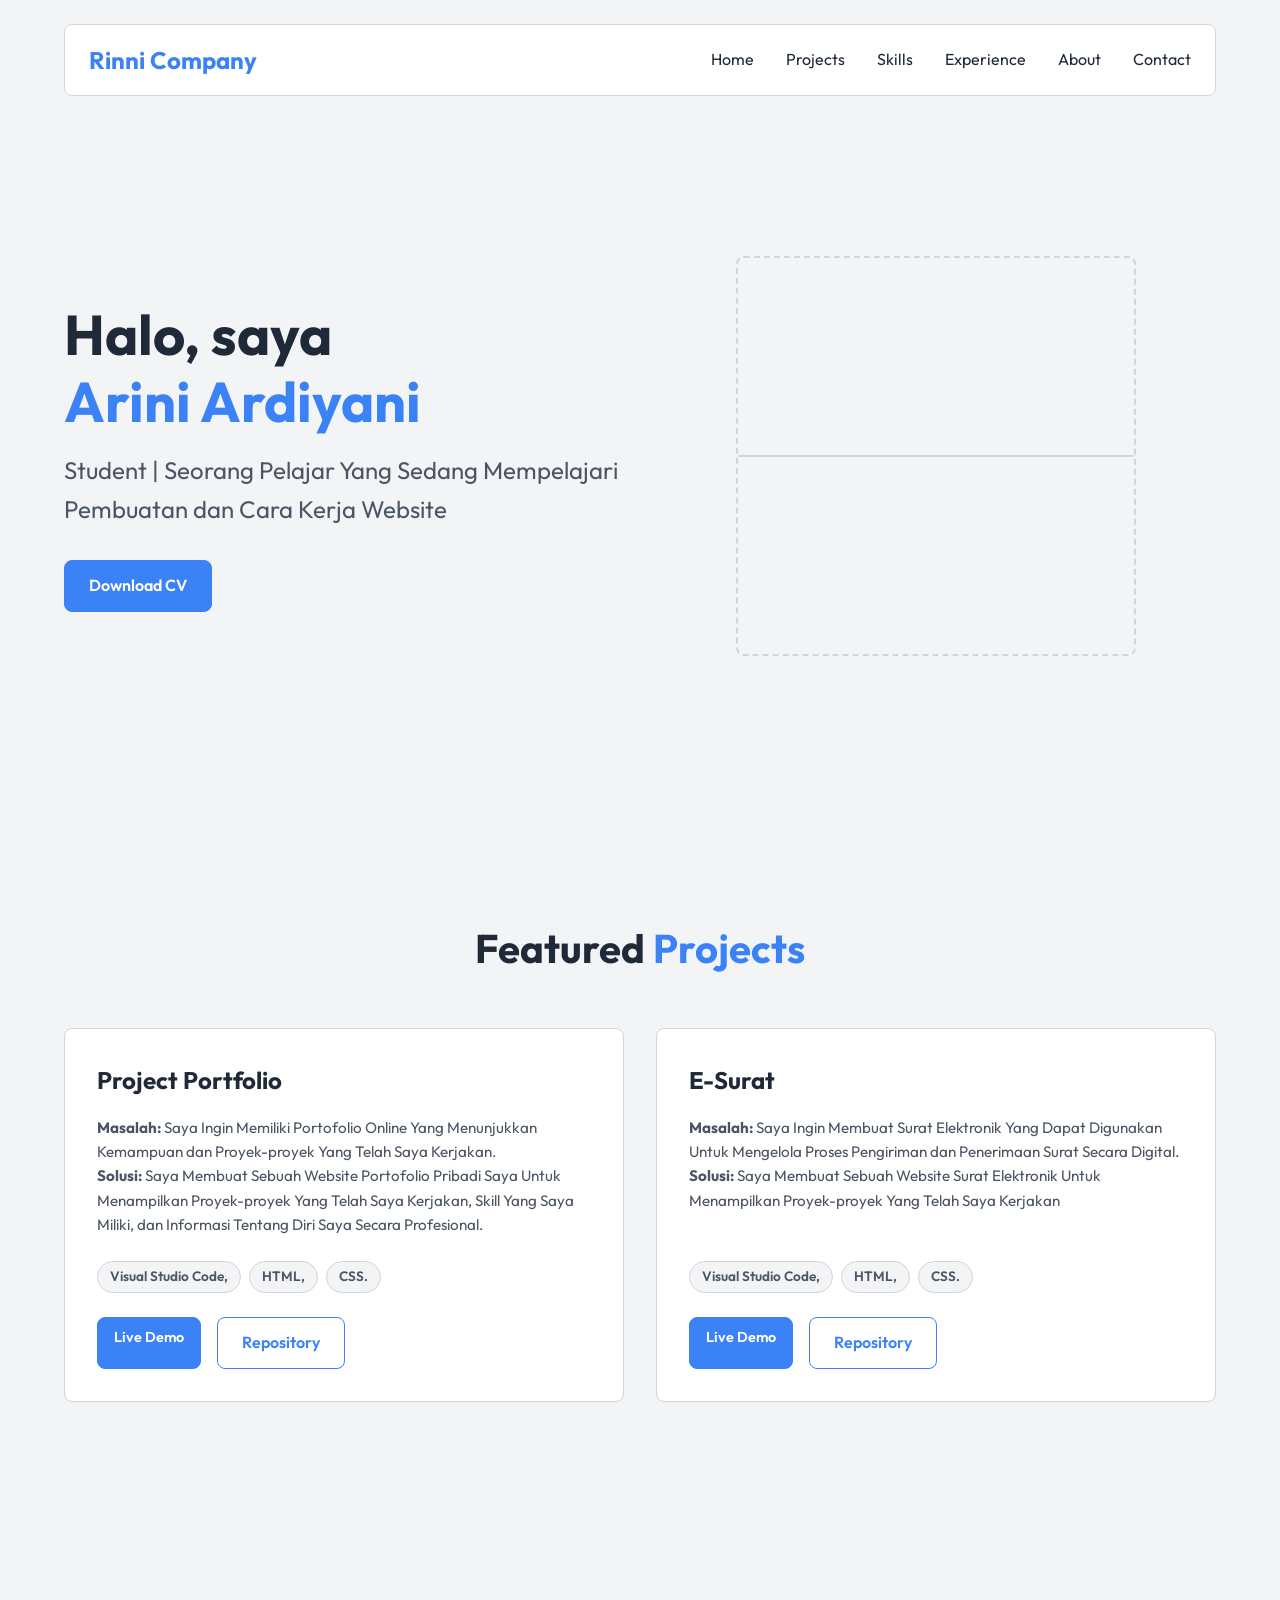
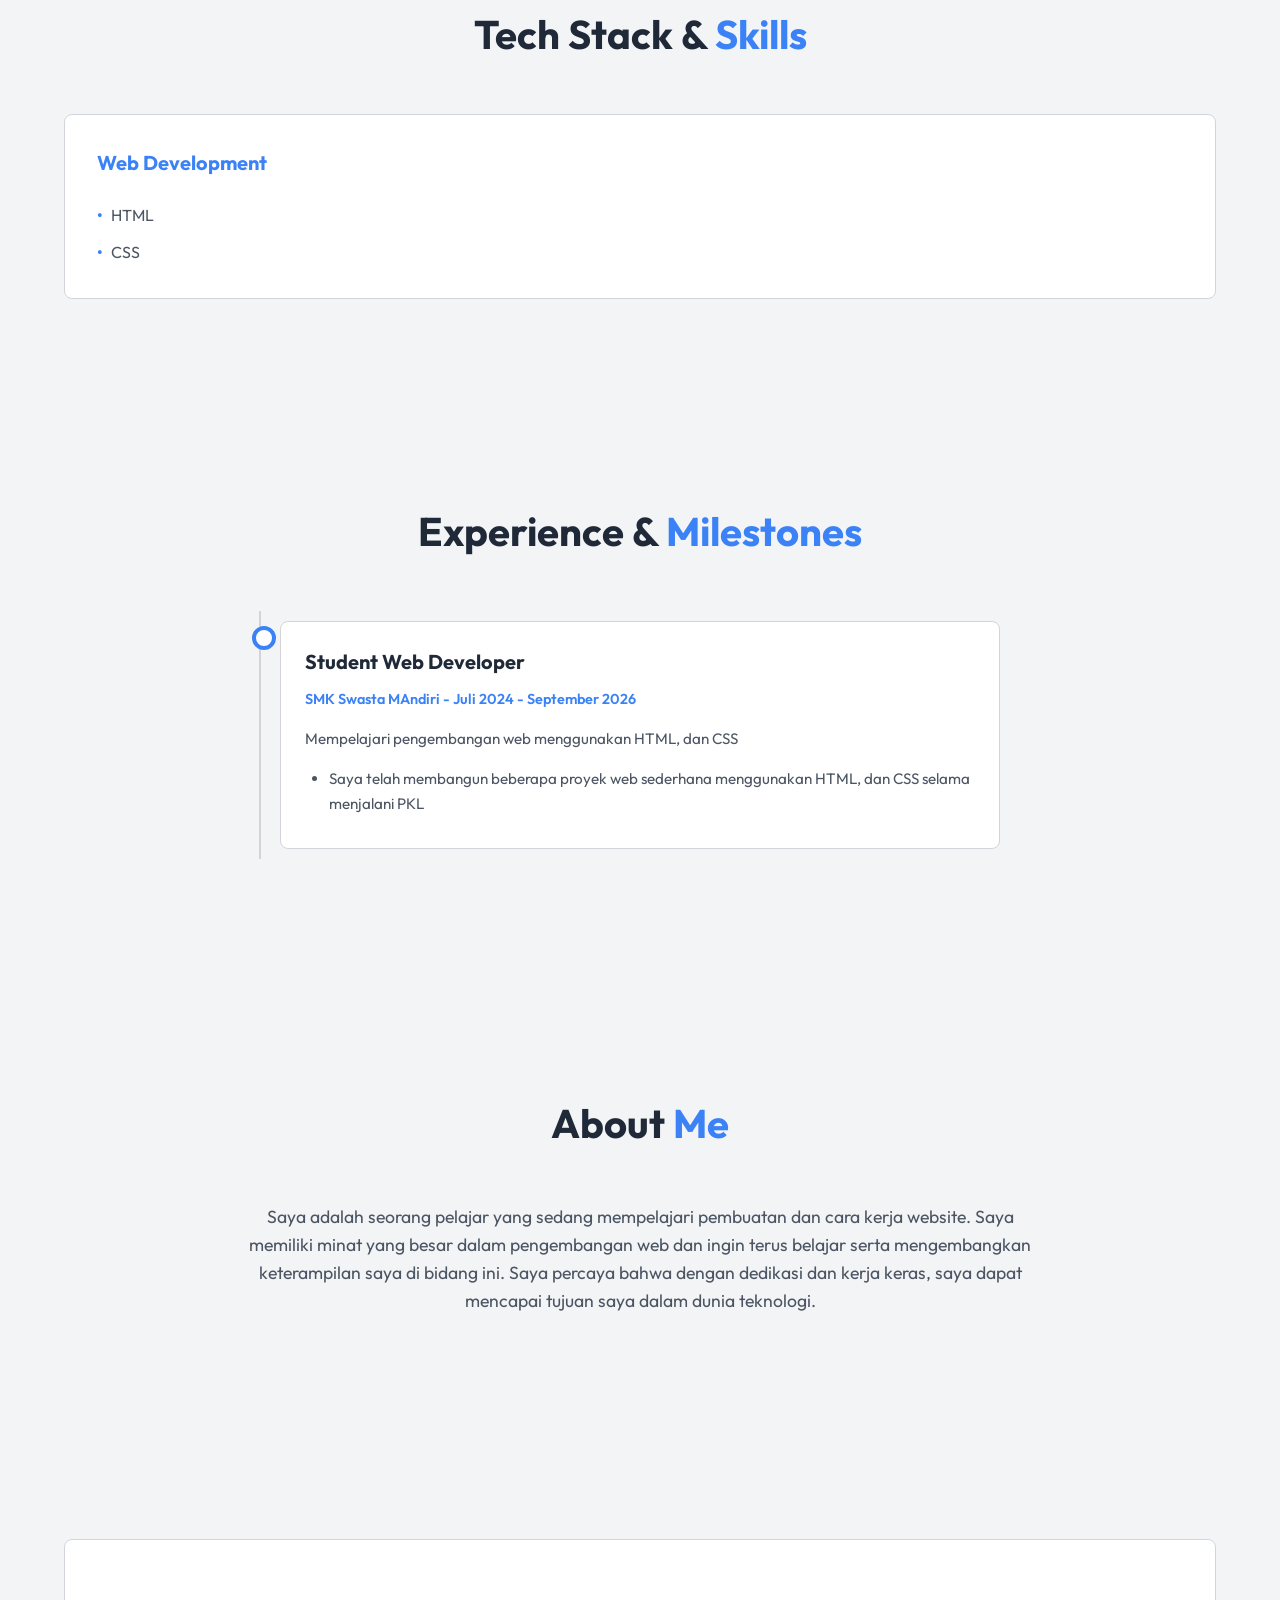
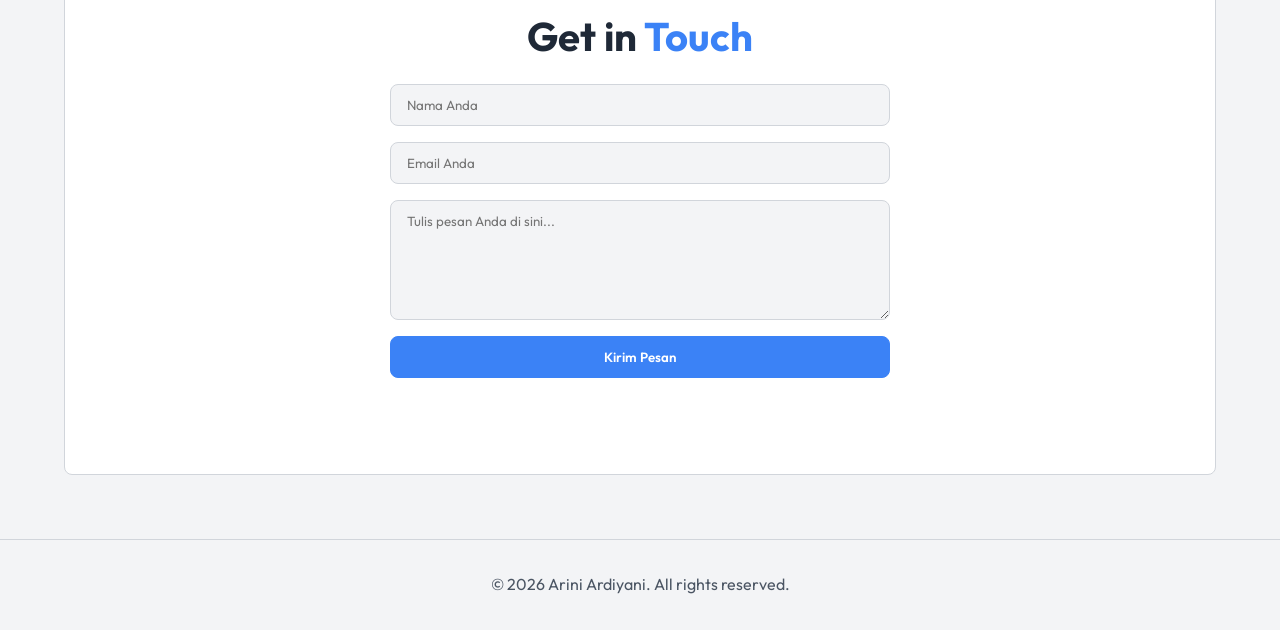
==== index.html @ 0e8e0ae2 "Add files via upload" ====
<!DOCTYPE html>
<html lang="id">
<head>
    <meta charset="UTF-8">
    <meta name="viewport" content="width=device-width, initial-scale=1.0">
    <meta name="description" content="Template Portfolio">
    <title>Arini Ardiyani - Portfolio</title>
    <link href="https://fonts.googleapis.com/css2?family=Outfit:wght@300;400;600;700&display=swap" rel="stylesheet">
    <link rel="stylesheet" href="style.css">
</head>
<body>
    <div class="container">
        <!-- Navbar -->
        <nav>
            <div class="logo">Rinni Company</div>
            <div class="nav-links">
                <a href="#home">Home</a>
                <a href="#projects">Projects</a>
                <a href="#skills">Skills</a>
                <a href="#experience">Experience</a>
                <a href="#about">About</a>
                <a href="#contact">Contact</a>
            </div>
        </nav>

        <!-- 1. Hero Section -->
        <section class="hero" id="home">
            <div class="hero-content">
                <h1>Halo, saya <br><span style="color: var(--accent-color);">Arini Ardiyani</span></h1>
                <h2>Student | Seorang Pelajar Yang Sedang Mempelajari Pembuatan dan Cara Kerja Website</h2>
                <a href="#" class="btn btn-primary">Download CV</a>
            </div>
            <div class="hero-image">
                <!-- Tempat siswa memasukkan tag <img> nantinya -->
                <div class="image-placeholder">
                    <img src="https://i.pinimg.com/736x/48/88/c4/4888c4a376218b2e30cec199a8546e89.jpg" alt="" srcset="">
                </div>
            </div>
        </section>

        <!-- 2. Featured Projects -->
        <section id="projects">
            <h2 class="section-title">Featured <span>Projects</span></h2>
            <div class="projects-grid">
                <!-- Project 1 -->
                <div class="project-card">
                    <h3 class="project-title">Project Portfolio</h3>
                    <p class="project-desc">
                        <strong>Masalah:</strong> Saya Ingin Memiliki Portofolio Online Yang Menunjukkan Kemampuan dan Proyek-proyek Yang Telah Saya Kerjakan.<br>
                        <strong>Solusi:</strong> Saya Membuat Sebuah Website Portofolio Pribadi Saya Untuk Menampilkan Proyek-proyek Yang Telah Saya Kerjakan, Skill Yang Saya Miliki, dan Informasi Tentang Diri Saya Secara Profesional.
                    </p>
                    <div class="tech-stack">
                        <span class="tech-tag">Visual Studio Code,</span>
                        <span class="tech-tag">HTML,</span>
                        <span class="tech-tag">CSS.</span>
                    </div>
                    <div class="project-links">
                        <a href="#" class="btn btn-primary" style="padding: 8px 16px; font-size: 0.9rem;">Live Demo</a>
                        <a 
                        href="https://github.com/ariniardiyani4-bot/portofolio"
                        target="_blank"
                        class="btn btn-secondary">
                        Repository
                    </a>
                    </div>
                </div>
                 <!-- Project 2 -->
                <div class="project-card">
                    <h3 class="project-title">E-Surat</h3>
                    <p class="project-desc">
                        <strong>Masalah:</strong> Saya Ingin Membuat Surat Elektronik Yang Dapat Digunakan Untuk Mengelola Proses Pengiriman dan Penerimaan Surat Secara Digital.<br>
                        <strong>Solusi:</strong> Saya Membuat Sebuah Website Surat Elektronik Untuk Menampilkan Proyek-proyek Yang Telah Saya Kerjakan
                    </p>
                    <div class="tech-stack">
                        <span class="tech-tag">Visual Studio Code,</span>
                        <span class="tech-tag">HTML,</span>
                        <span class="tech-tag">CSS.</span>
                    </div>
                    <div class="project-links">
                        <a href="#" class="btn btn-primary" style="padding: 8px 16px; font-size: 0.9rem;">Live Demo</a>
                        <a 
                        href="https://github.com/ariniardiyani4-bot/E-surat"
                        target="_blank"
                        class="btn btn-secondary">
                        Repository
                    </a>
                    </div>
                </div>
                <!-- Project 2 & 3 disembunyikan untuk ringkas, lihat kode asli -->
            </div>
        </section>

        <!-- 3. Tech Stack & Skills -->
        <section id="skills">
            <h2 class="section-title">Tech Stack & <span>Skills</span></h2>
            <div class="skills-container">
                <div class="skill-category">
                    <h3>Web Development</h3>
                    <ul class="skill-list">
                        <li>HTML</li>
                        <li>CSS</li>
                    </ul>
                </div>
            </div>
        </section>

        <!-- 4. Experience & Milestones -->
        <section id="experience">
            <h2 class="section-title">Experience & <span>Milestones</span></h2>
            <div class="timeline">
                <div class="timeline-item">
                    <div class="timeline-content">
                        <h3>Student Web Developer</h3>
                        <span class="timeline-date">SMK Swasta MAndiri - Juli 2024 - September 2026</span>
                        <p>Mempelajari pengembangan web menggunakan HTML, dan CSS</p>
                        <ul>
                            <li>Saya telah membangun beberapa proyek web sederhana menggunakan HTML, dan CSS selama menjalani PKL</li>
                        </ul>
                    </div>
                </div>
            </div>
        </section>

        <!-- 5. About Me -->
        <section id="about">
            <h2 class="section-title">About <span>Me</span></h2>
            <div class="about-content">
                <p>
                   Saya adalah seorang pelajar yang sedang mempelajari pembuatan dan cara kerja website. Saya memiliki minat yang besar dalam pengembangan web dan ingin terus belajar serta mengembangkan keterampilan saya di bidang ini. Saya percaya bahwa dengan dedikasi dan kerja keras, saya dapat mencapai tujuan saya dalam dunia teknologi.
                </p>
            </div>
        </section>

        <!-- 6. Contact & Footer -->
        <section id="contact" style="padding-bottom: 0;">
            <div class="contact">
                <h2 class="section-title" style="margin-bottom: 1rem;">Get in <span>Touch</span></h2>
                <form class="contact-form">
                    <input type="text" placeholder="Nama Anda" required>
                    <input type="email" placeholder="Email Anda" required>
                    <textarea placeholder="Tulis pesan Anda di sini..." required></textarea>
                    <button type="submit" class="btn btn-primary" style="width: 100%;">Kirim Pesan</button>
                </form>
            </div>
        </section>
    </div>

    <footer>
        <p>&copy; 2026 Arini Ardiyani. All rights reserved.</p>
    </footer>
</body>
</html>
---- style.css ----
:root {
    --bg-color: #f3f4f6;
    --surface-color: #ffffff;
    --text-primary: #1f2937;
    --text-secondary: #4b5563;
    --accent-color: #3b82f6;
    --card-hover-bg: #f9fafb;
    --border-color: #d1d5db;
    --transition: all 0.3s ease;
}

* {
    margin: 0;
    padding: 0;
    box-sizing: border-box;
    font-family: 'Outfit', sans-serif;
    scroll-behavior: smooth;
}

body {
    background-color: var(--bg-color);
    color: var(--text-primary);
    line-height: 1.6;
}

a {
    text-decoration: none;
    color: inherit;
}

.container {
    max-width: 1200px;
    margin: 0 auto;
    padding: 0 24px;
}

/* Navbar */
nav {
    padding: 16px 24px;
    margin-top: 24px;
    display: flex;
    justify-content: space-between;
    align-items: center;
    position: sticky;
    top: 24px;
    background: var(--surface-color);
    border: 1px solid var(--border-color);
    border-radius: 8px;
    z-index: 100;
}

.logo {
    font-weight: 700;
    font-size: 1.5rem;
    color: var(--accent-color);
}

.nav-links {
    display: flex;
    gap: 2rem;
}

.nav-links a {
    font-size: 1rem;
    font-weight: 400;
    transition: var(--transition);
}

.nav-links a:hover {
    color: var(--accent-color);
}

/* Buttons */
.btn {
    display: inline-block;
    padding: 12px 24px;
    border-radius: 8px;
    font-weight: 600;
    cursor: pointer;
    transition: var(--transition);
    border: none;
    outline: none;
    text-align: center;
}

.btn-primary {
    background: var(--accent-color);
    color: white;
    border: 1px solid var(--accent-color);
}

.btn-primary:hover {
    opacity: 0.9;
}

.btn-secondary {
    background: transparent;
    border: 1px solid var(--accent-color);
    color: var(--accent-color);
}

.btn-secondary:hover {
    background: var(--bg-color);
}

/* Typography */
section {
    padding: 100px 0;
}

.section-title {
    font-size: 2.5rem;
    margin-bottom: 3rem;
    text-align: center;
    font-weight: 700;
}

.section-title span {
    color: var(--accent-color);
}

/* 1. Hero Section */
.hero {
    display: flex;
    align-items: center;
    justify-content: space-between;
    min-height: 80vh;
    gap: 2rem;
}

.hero-content {
    flex: 1;
}

.hero h1 {
    font-size: 3.5rem;
    line-height: 1.2;
    margin-bottom: 1rem;
}

.hero h2 {
    font-size: 1.5rem;
    color: var(--text-secondary);
    font-weight: 400;
    margin-bottom: 2rem;
}

.hero-image {
    flex: 1;
    display: flex;
    justify-content: center;
}

.hero-image img {
    width: 100%;
    max-width: 400px;
    border-radius: 8px;
    border: 1px solid var(--border-color);
    background-color: var(--surface-color);
}

.image-placeholder {
    width: 100%;
    max-width: 400px;
    aspect-ratio: 1 / 1;
    border-radius: 8px;
    border: 2px dashed var(--border-color);
    background-color: var(--bg-color);
    display: flex;
    align-items: center;
    justify-content: center;
    color: var(--text-secondary);
    font-weight: 600;
}

/* 2. Featured Projects */
.projects-grid {
    display: grid;
    grid-template-columns: repeat(auto-fit, minmax(300px, 1fr));
    gap: 2rem;
}

.project-card {
    background: var(--surface-color);
    border-radius: 8px;
    padding: 2rem;
    transition: var(--transition);
    border: 1px solid var(--border-color);
    display: flex;
    flex-direction: column;
}

.project-card:hover {
    transform: translateY(-5px);
    background: var(--card-hover-bg);
    border-color: var(--accent-color);
}

.project-title {
    font-size: 1.5rem;
    margin-bottom: 1rem;
}

.project-desc {
    color: var(--text-secondary);
    margin-bottom: 1.5rem;
    font-size: 0.95rem;
    flex-grow: 1;
}

.tech-stack {
    display: flex;
    flex-wrap: wrap;
    gap: 0.5rem;
    margin-bottom: 1.5rem;
}

.tech-tag {
    background: var(--bg-color);
    border: 1px solid var(--border-color);
    color: var(--text-secondary);
    padding: 4px 12px;
    border-radius: 20px;
    font-size: 0.85rem;
    font-weight: 600;
}

.project-links {
    display: flex;
    gap: 1rem;
}

/* 3. Tech Stack & Skills */
.skills-container {
    display: grid;
    grid-template-columns: repeat(auto-fit, minmax(250px, 1fr));
    gap: 2rem;
}

.skill-category {
    background: var(--surface-color);
    padding: 2rem;
    border-radius: 8px;
    border: 1px solid var(--border-color);
}

.skill-category h3 {
    margin-bottom: 1.5rem;
    color: var(--accent-color);
    font-size: 1.25rem;
}

.skill-list {
    list-style: none;
    display: flex;
    flex-direction: column;
    gap: 0.75rem;
}

.skill-list li {
    color: var(--text-secondary);
    display: flex;
    align-items: center;
    gap: 0.5rem;
}

.skill-list li::before {
    content: "•";
    color: var(--accent-color);
    font-weight: bold;
}

/* 4. Experience & Milestones */
.timeline {
    position: relative;
    max-width: 800px;
    margin: 0 auto;
}

.timeline::after {
    content: '';
    position: absolute;
    width: 2px;
    background: var(--border-color);
    top: 0;
    bottom: 0;
    left: 20px;
    margin-left: -1px;
}

.timeline-item {
    padding: 10px 40px;
    position: relative;
    width: 100%;
    margin-bottom: 2rem;
}

.timeline-item::after {
    content: '';
    position: absolute;
    width: 16px;
    height: 16px;
    right: auto;
    background-color: var(--surface-color);
    border: 4px solid var(--accent-color);
    top: 15px;
    border-radius: 50%;
    z-index: 1;
    left: 12px;
}

.timeline-content {
    background: var(--surface-color);
    padding: 24px;
    border-radius: 8px;
    border: 1px solid var(--border-color);
}

.timeline-content h3 {
    font-size: 1.25rem;
    margin-bottom: 0.5rem;
}

.timeline-date {
    color: var(--accent-color);
    font-weight: 600;
    font-size: 0.9rem;
    margin-bottom: 1rem;
    display: inline-block;
}

.timeline-content p {
    color: var(--text-secondary);
    font-size: 0.95rem;
}

.timeline-content ul {
    margin-top: 1rem;
    padding-left: 1.5rem;
    color: var(--text-secondary);
    font-size: 0.95rem;
}

.timeline-content li {
    margin-bottom: 0.5rem;
}

/* 5. About Me */
.about-content {
    max-width: 800px;
    margin: 0 auto;
    text-align: center;
}

.about-content p {
    font-size: 1.1rem;
    color: var(--text-secondary);
    margin-bottom: 1.5rem;
}

/* 6. Contact & Footer */
.contact {
    background: var(--surface-color);
    border-radius: 8px;
    border: 1px solid var(--border-color);
    padding: 4rem 2rem;
    text-align: center;
    margin-bottom: 4rem;
}

.contact p {
    color: var(--text-secondary);
    margin-bottom: 2rem;
    max-width: 600px;
    margin-left: auto;
    margin-right: auto;
}

.contact-form {
    max-width: 500px;
    margin: 0 auto 2rem;
    display: flex;
    flex-direction: column;
    gap: 1rem;
}

.contact-form input,
.contact-form textarea {
    width: 100%;
    padding: 12px 16px;
    border-radius: 8px;
    background: var(--bg-color);
    border: 1px solid var(--border-color);
    color: var(--text-primary);
    font-family: inherit;
}

.contact-form textarea {
    resize: vertical;
    min-height: 120px;
}

.contact-form input:focus,
.contact-form textarea:focus {
    outline: none;
    border-color: var(--accent-color);
}

footer {
    text-align: center;
    padding: 2rem 0;
    border-top: 1px solid var(--border-color);
    color: var(--text-secondary);
}

.social-links {
    display: flex;
    justify-content: center;
    gap: 1.5rem;
    margin-bottom: 1.5rem;
}

.social-links a {
    font-size: 1.5rem;
    transition: var(--transition);
}

.social-links a:hover {
    color: var(--accent-color);
    transform: translateY(-2px);
}

@media (max-width: 768px) {
    .hero {
        flex-direction: column-reverse;
        text-align: center;
        padding-top: 2rem;
    }

    .hero h1 {
        font-size: 2.5rem;
    }

    .nav-links {
        display: none;
    }
}
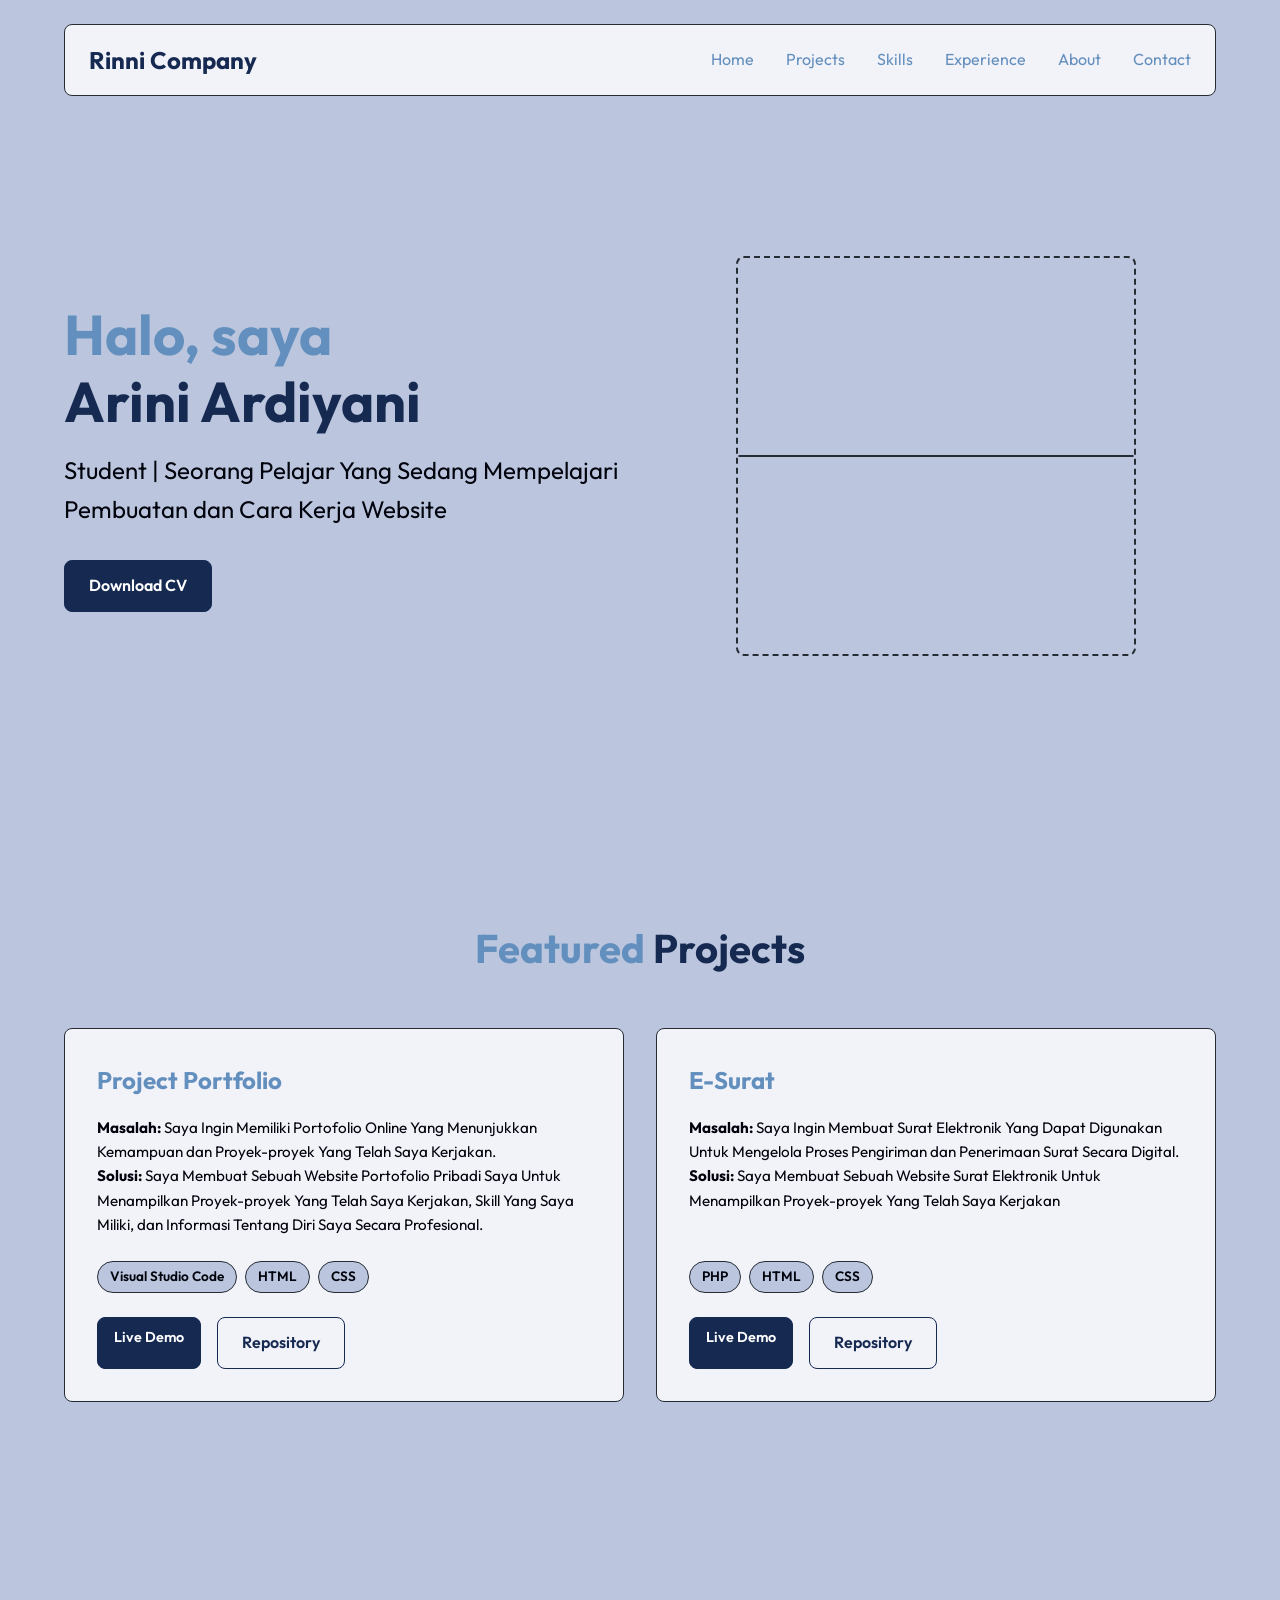
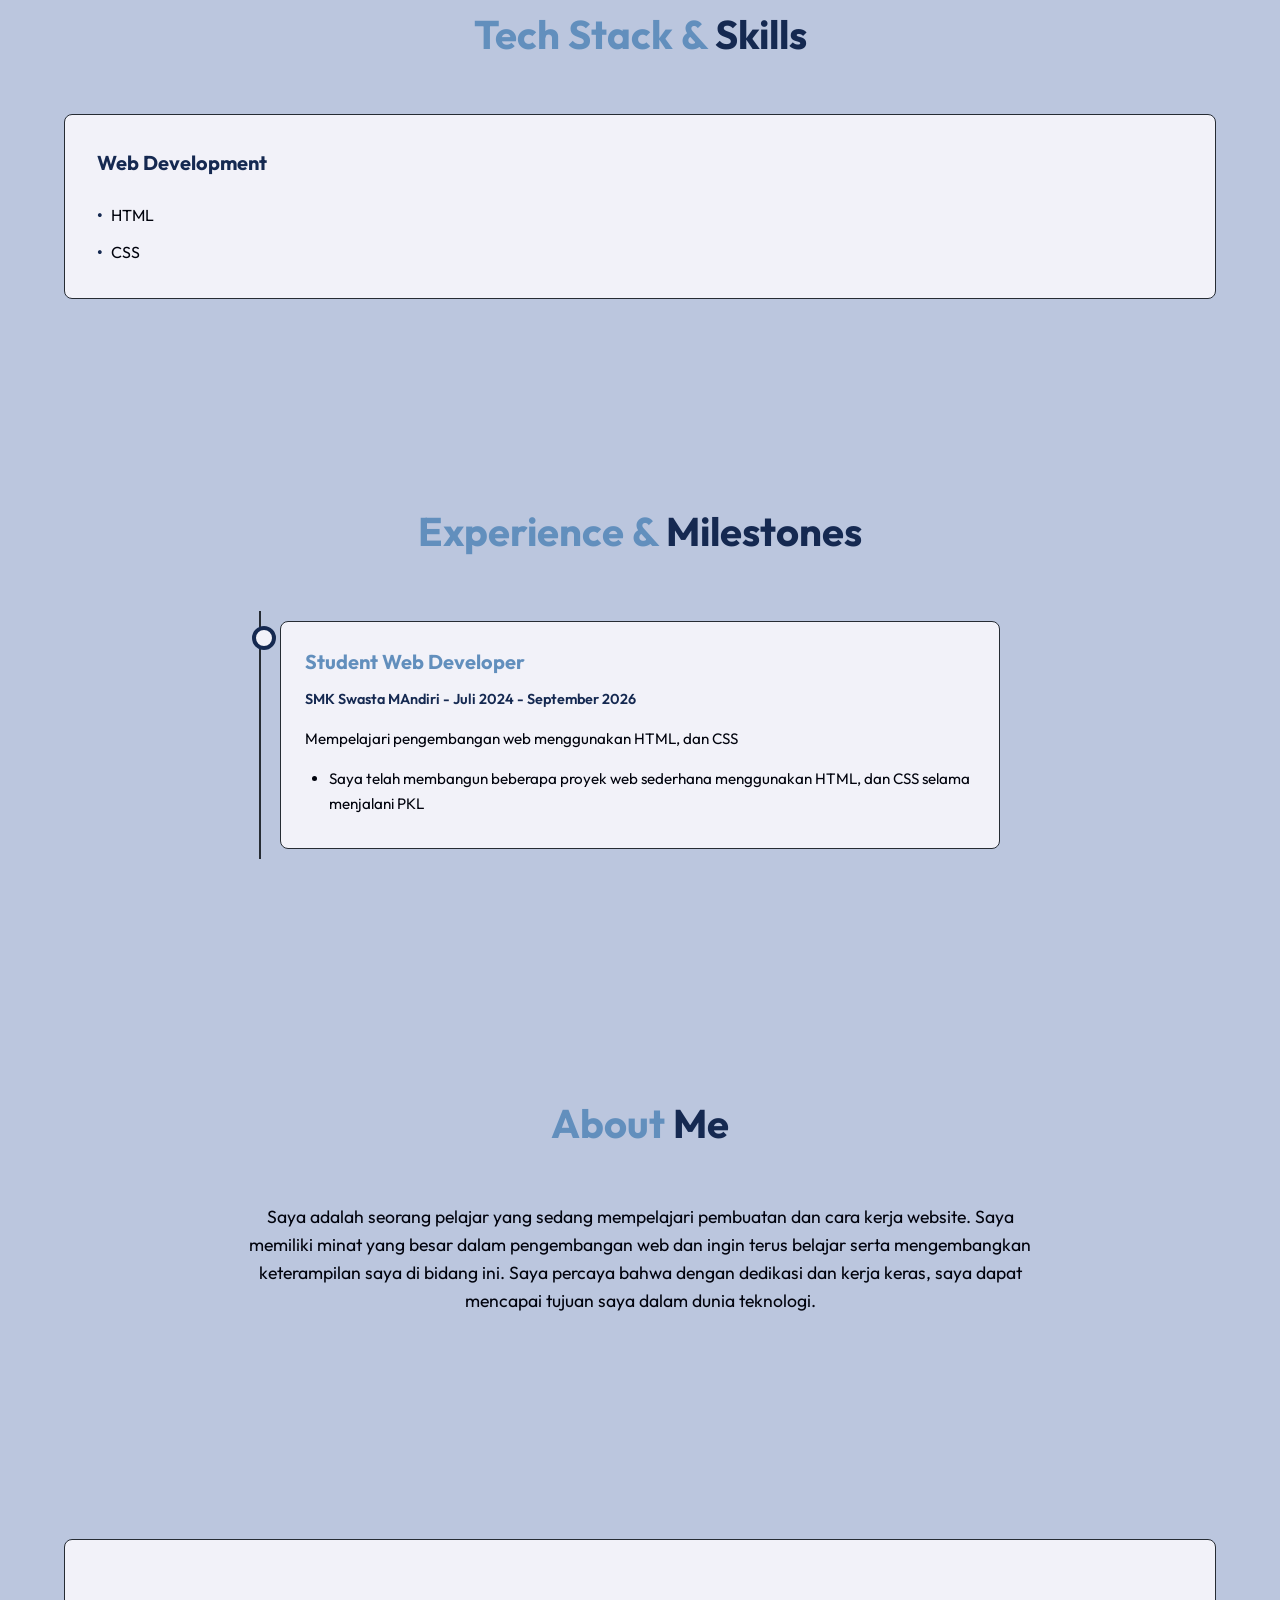
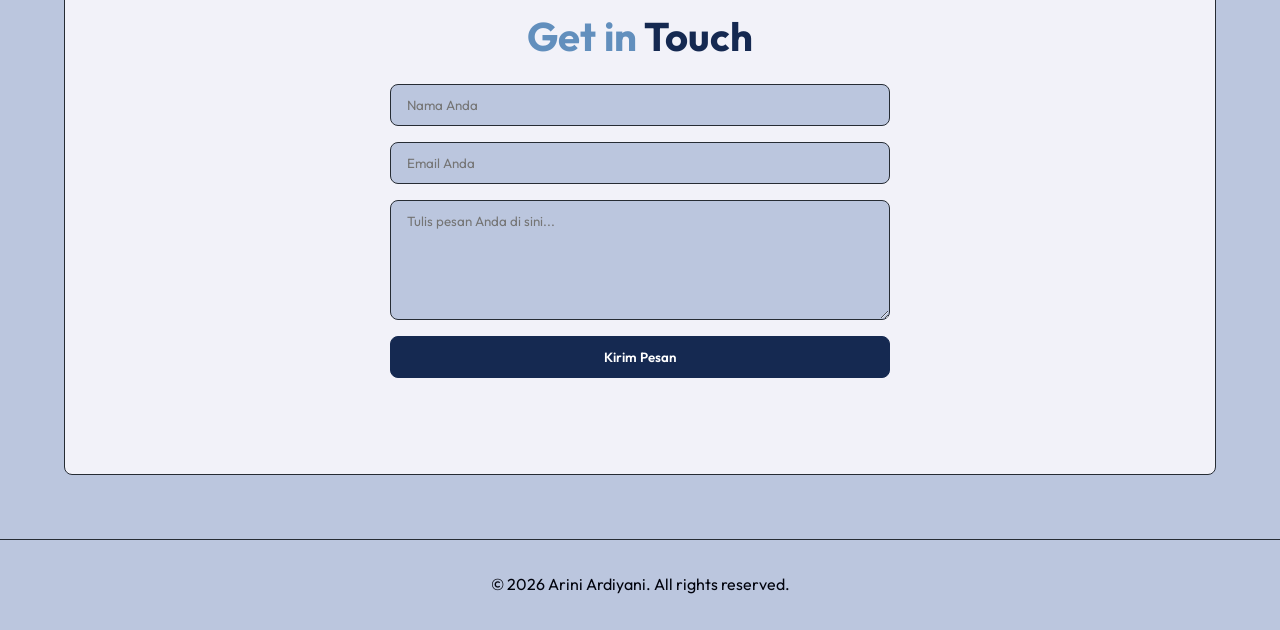
==== commit 9d7629ff: "Add files via upload" ====
--- a/index.html
+++ b/index.html
@@ -50,9 +50,9 @@
                         <strong>Solusi:</strong> Saya Membuat Sebuah Website Portofolio Pribadi Saya Untuk Menampilkan Proyek-proyek Yang Telah Saya Kerjakan, Skill Yang Saya Miliki, dan Informasi Tentang Diri Saya Secara Profesional.
                     </p>
                     <div class="tech-stack">
-                        <span class="tech-tag">Visual Studio Code,</span>
-                        <span class="tech-tag">HTML,</span>
-                        <span class="tech-tag">CSS.</span>
+                        <span class="tech-tag">Visual Studio Code</span>
+                        <span class="tech-tag">HTML</span>
+                        <span class="tech-tag">CSS</span>
                     </div>
                     <div class="project-links">
                         <a href="#" class="btn btn-primary" style="padding: 8px 16px; font-size: 0.9rem;">Live Demo</a>
@@ -72,9 +72,9 @@
                         <strong>Solusi:</strong> Saya Membuat Sebuah Website Surat Elektronik Untuk Menampilkan Proyek-proyek Yang Telah Saya Kerjakan
                     </p>
                     <div class="tech-stack">
-                        <span class="tech-tag">Visual Studio Code,</span>
-                        <span class="tech-tag">HTML,</span>
-                        <span class="tech-tag">CSS.</span>
+                        <span class="tech-tag">PHP</span>
+                        <span class="tech-tag">HTML</span>
+                        <span class="tech-tag">CSS</span>
                     </div>
                     <div class="project-links">
                         <a href="#" class="btn btn-primary" style="padding: 8px 16px; font-size: 0.9rem;">Live Demo</a>
--- a/style.css
+++ b/style.css
@@ -1,11 +1,11 @@
 :root {
-    --bg-color: #f3f4f6;
-    --surface-color: #ffffff;
-    --text-primary: #1f2937;
-    --text-secondary: #4b5563;
-    --accent-color: #3b82f6;
-    --card-hover-bg: #f9fafb;
-    --border-color: #d1d5db;
+    --bg-color: #bbc6de;
+    --surface-color: #f2f2f9;
+    --text-primary: #628fbd;
+    --text-secondary: #01030d;
+    --accent-color: hsl(220, 59%, 20%);
+    --card-hover-bg: #f9f9f9;
+    --border-color: #262c34;
     --transition: all 0.3s ease;
 }
 
